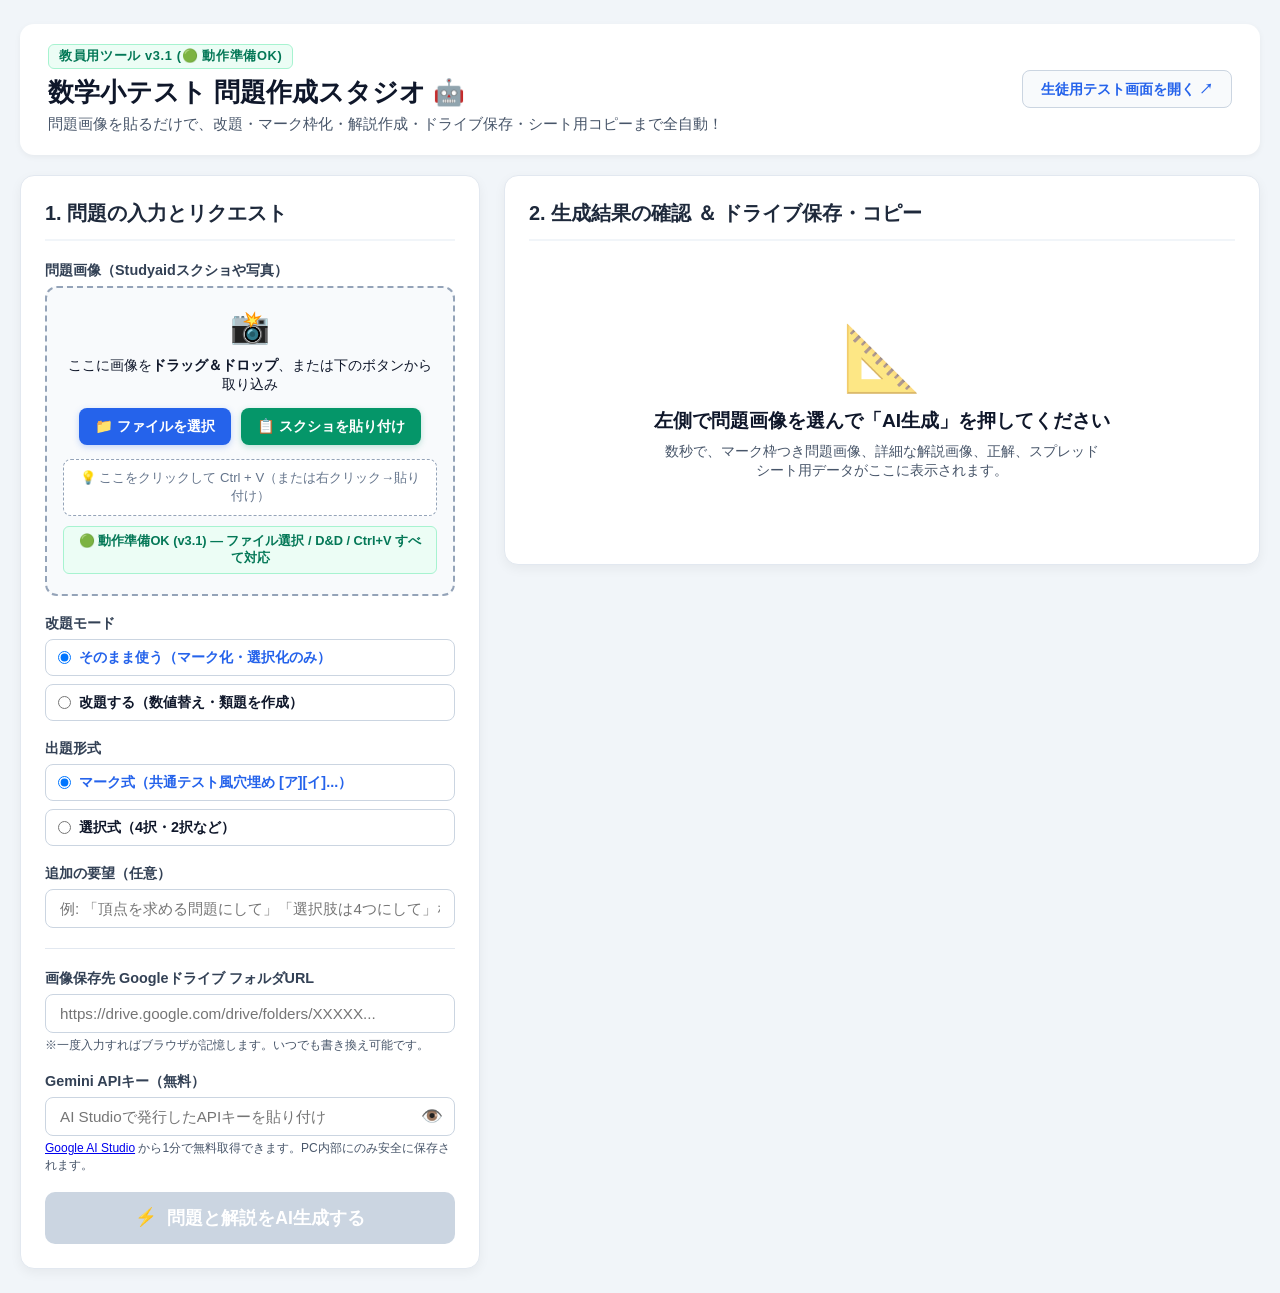
==== creator.html @ 0344a237 "fix: v3.1 remove blocking CDN tags and match gas_index structure for GAS HtmlService" ====
<!DOCTYPE html>
<html lang="ja">
<head>
  <meta charset="UTF-8">
  <meta name="viewport" content="width=device-width, initial-scale=1.0">
  <title>数学小テスト 問題作成スタジオ (先生専用)</title>
  <link rel="stylesheet" href="creator.css">
</head>
<body>
  <div class="creator-container">
    <header class="creator-header">
      <div class="header-left">
        <span class="badge" id="versionBadge">教員用ツール v3.1 (⏳ 起動中...)</span>
        <h1>数学小テスト 問題作成スタジオ 🤖</h1>
        <p class="subtitle">問題画像を貼るだけで、改題・マーク枠化・解説作成・ドライブ保存・シート用コピーまで全自動！</p>
      </div>
      <div class="header-right">
        <a href="index.html" id="studentAppLink" class="sub-link-btn" target="_blank" rel="noopener">生徒用テスト画面を開く ↗</a>
      </div>
    </header>

    <div class="creator-grid">
      <!-- 左カラム: 入力・設定パネル -->
      <section class="card input-panel">
        <h2 class="card-title">1. 問題の入力とリクエスト</h2>

        <!-- 画像ドロップ・ペーストエリア -->
        <div class="form-group">
          <label class="form-label">問題画像（Studyaidスクショや写真）</label>
          <div class="drop-zone" id="dropZone">
            <div class="drop-zone-content" id="dropZoneContent">
              <span class="drop-icon">📸</span>
              <p class="drop-text">ここに画像を<strong>ドラッグ＆ドロップ</strong>、または下のボタンから取り込み</p>
              <div class="upload-btn-group">
                <div class="upload-action-btn file-select-btn" id="fileSelectBtn">
                  <span>📁 ファイルを選択</span>
                  <input type="file" id="fileInput" accept="image/*" class="file-input-overlay" aria-label="画像ファイルを選択">
                </div>
                <button type="button" class="upload-action-btn clip-paste-btn" id="clipPasteBtn">
                  📋 スクショを貼り付け
                </button>
              </div>
              <div id="pasteCatcherBox"
                   class="paste-catcher-box"
                   contenteditable="true"
                   role="textbox"
                   aria-label="画像貼り付け欄"
                   data-placeholder="💡 ここをクリックして Ctrl + V（または右クリック→貼り付け）"></div>
              <p class="paste-status-msg warn" id="pasteStatusMsg">⏳ 機能準備中...（このままお待ちください）</p>
            </div>
            <div class="image-preview-wrapper hidden" id="sourceImagePreviewWrapper">
              <img id="sourceImagePreview" src="" alt="元画像プレビュー">
              <button type="button" class="clear-img-btn" id="clearImgBtn">× 削除</button>
            </div>
          </div>
        </div>

        <!-- 改題リクエスト設定 -->
        <div class="form-group">
          <label class="form-label">改題モード</label>
          <div class="radio-group">
            <label class="radio-label">
              <input type="radio" name="remakeMode" value="exact" checked>
              <span>そのまま使う（マーク化・選択化のみ）</span>
            </label>
            <label class="radio-label">
              <input type="radio" name="remakeMode" value="remake">
              <span>改題する（数値替え・類題を作成）</span>
            </label>
          </div>
        </div>

        <!-- 出題形式 -->
        <div class="form-group">
          <label class="form-label">出題形式</label>
          <div class="radio-group">
            <label class="radio-label">
              <input type="radio" name="questionType" value="マーク" checked>
              <span>マーク式（共通テスト風穴埋め [ア][イ]...）</span>
            </label>
            <label class="radio-label">
              <input type="radio" name="questionType" value="選択">
              <span>選択式（4択・2択など）</span>
            </label>
          </div>
        </div>

        <!-- 追加リクエスト（任意） -->
        <div class="form-group">
          <label class="form-label">追加の要望（任意）</label>
          <input type="text" id="customPromptInput" class="text-input" placeholder="例: 「頂点を求める問題にして」「選択肢は4つにして」など">
        </div>

        <hr class="divider">

        <!-- Google ドライブ保存先設定（自動記憶） -->
        <div class="form-group">
          <div class="label-with-badge">
            <label class="form-label" for="driveFolderUrlInput">画像保存先 Googleドライブ フォルダURL</label>
            <span class="saved-badge" id="folderSavedNotice" style="display:none;">自動記憶済 ✓</span>
          </div>
          <input type="text" id="driveFolderUrlInput" class="text-input"
                 placeholder="https://drive.google.com/drive/folders/XXXXX...">
          <p class="field-hint">※一度入力すればブラウザが記憶します。いつでも書き換え可能です。</p>
        </div>

        <!-- Gemini APIキー設定（自動記憶） -->
        <div class="form-group">
          <div class="label-with-badge">
            <label class="form-label" for="apiKeyInput">Gemini APIキー（無料）</label>
            <span class="saved-badge" id="apiSavedNotice" style="display:none;">自動記憶済 ✓</span>
          </div>
          <div class="password-wrapper">
            <input type="password" id="apiKeyInput" class="text-input"
                   placeholder="AI Studioで発行したAPIキーを貼り付け">
            <button type="button" id="toggleApiVisibilityBtn" class="toggle-vis-btn">👁️</button>
          </div>
          <p class="field-hint">
            <a href="https://aistudio.google.com/app/apikey" target="_blank" rel="noopener">Google AI Studio</a> から1分で無料取得できます。PC内部にのみ安全に保存されます。
          </p>
        </div>

        <!-- 生成ボタン -->
        <button type="button" class="generate-btn" id="generateBtn" disabled>
          <span class="btn-icon">⚡️</span>
          <span>問題と解説をAI生成する</span>
        </button>
      </section>

      <!-- 右カラム: プレビュー＆確定コピーパネル -->
      <section class="card output-panel">
        <h2 class="card-title">2. 生成結果の確認 ＆ ドライブ保存・コピー</h2>

        <!-- 未生成時の案内表示 -->
        <div class="placeholder-box" id="placeholderBox">
          <span class="placeholder-icon">📐</span>
          <h3>左側で問題画像を選んで「AI生成」を押してください</h3>
          <p>数秒で、マーク枠つき問題画像、詳細な解説画像、正解、スプレッドシート用データがここに表示されます。</p>
        </div>

        <!-- 生成中のスピナー -->
        <div class="loading-box hidden" id="loadingBox">
          <div class="spinner"></div>
          <p class="loading-status" id="loadingStatusText">AIが画像を解析・改題中...</p>
        </div>

        <!-- 生成結果のプレビューエリア -->
        <div class="result-area hidden" id="resultArea">
          <!-- タイトル編集 -->
          <div class="form-group">
            <label class="form-label">問題タイトル案（修正可能）</label>
            <input type="text" id="resultTitleInput" class="text-input font-bold">
          </div>

          <!-- 生成された問題カード（画像化対象） -->
          <div class="form-group">
            <div class="label-row">
              <label class="form-label">生成された問題プレビュー</label>
              <span class="preview-badge">画像として保存されます</span>
            </div>
            <div class="math-card" id="problemCard">
              <div class="math-card-badge" id="problemCardBadge">問題</div>
              <div class="math-card-content" id="problemCardContent">
                <!-- KaTeXで数式レンダリング -->
              </div>
            </div>
          </div>

          <!-- 枠・選択肢・正解の確認 -->
          <div class="form-row-2">
            <div class="form-group">
              <label class="form-label" id="choicesLabel">選択肢 / 枠ラベル</label>
              <input type="text" id="choicesInput" class="text-input" placeholder="例: ア, イ または A, B, C, D">
              <p class="field-hint">※カンマ区切りで入力</p>
            </div>
            <div class="form-group">
              <label class="form-label">正解</label>
              <input type="text" id="correctAnswerInput" class="text-input font-bold" placeholder="例: 1, 2">
            </div>
          </div>

          <!-- 生成された解説カード（画像化対象） -->
          <div class="form-group">
            <div class="label-row">
              <label class="form-label">生成された解説プレビュー</label>
              <span class="preview-badge secondary">復習・配布用</span>
            </div>
            <div class="math-card explanation-card" id="explanationCard">
              <div class="math-card-badge explanation-badge">解説・解答のポイント</div>
              <div class="math-card-content" id="explanationCardContent">
                <!-- KaTeXで解説レンダリング -->
              </div>
            </div>
          </div>

          <div class="action-footer">
            <button type="button" class="export-btn" id="exportBtn">
              <span class="btn-icon">📋</span>
              <span id="exportBtnText">Googleドライブに保存して、C列貼り付けデータをコピー！</span>
            </button>
            <div class="export-warning-message hidden" id="exportWarningMessage"></div>
            <div class="copy-success-message hidden" id="copySuccessMessage">
              🎉 <strong>コピー完了！</strong> スプレッドシートの <strong>C列（例: C3セル）</strong> を選択して <strong>Ctrl + V</strong> を押してください！
            </div>
            <div class="manual-copy-box hidden" id="manualCopyBox">
              <p class="manual-copy-hint">※自動コピーがブロックされた場合は、下の「データをコピー」ボタンを押すか全選択してコピーしてください：</p>
              <div class="manual-copy-row">
                <textarea id="manualCopyTextarea" class="manual-copy-textarea" rows="2" readonly></textarea>
                <button type="button" id="manualCopyBtn" class="manual-copy-btn">📋 データをコピー</button>
              </div>
            </div>
          </div>
        </div>
      </section>
    </div>
  </div>

  <script src="creator.js"></script>
</body>
</html>
---- creator.css ----
/* ========================================================
   問題作成スタジオ スタイルシート (creator.css)
   ======================================================== */

:root {
  --primary-color: #2563eb;
  --primary-dark: #1d4ed8;
  --success-color: #059669;
  --success-dark: #047857;
  --accent-color: #7c3aed;
  --bg-color: #f1f5f9;
  --card-bg: #ffffff;
  --text-main: #0f172a;
  --text-sub: #475569;
  --border-color: #cbd5e1;
  --font-family: -apple-system, BlinkMacSystemFont, "Segoe UI", Roboto, "Helvetica Neue", Arial, sans-serif;
  --math-font: "Cambria Math", "Times New Roman", Times, "Yu Mincho", serif;
}

* {
  box-sizing: border-box;
  margin: 0;
  padding: 0;
}

body {
  font-family: var(--font-family);
  background-color: var(--bg-color);
  color: var(--text-main);
  padding: 24px 20px;
  min-height: 100vh;
}

.creator-container {
  max-width: 1400px;
  margin: 0 auto;
  display: flex;
  flex-direction: column;
  gap: 20px;
}

/* ヘッダー */
.creator-header {
  background: white;
  padding: 20px 28px;
  border-radius: 14px;
  box-shadow: 0 2px 6px rgba(0, 0, 0, 0.05);
  display: flex;
  justify-content: space-between;
  align-items: center;
  flex-wrap: wrap;
  gap: 16px;
}

.badge {
  display: inline-block;
  background-color: #eff6ff;
  color: var(--primary-color);
  font-size: 0.8rem;
  font-weight: 800;
  padding: 3px 10px;
  border-radius: 6px;
  margin-bottom: 6px;
  letter-spacing: 0.05em;
}

.badge.badge-ready {
  background-color: #ecfdf5;
  color: #047857;
  border: 1px solid #a7f3d0;
}

.badge.badge-error {
  background-color: #fef2f2;
  color: #b91c1c;
  border: 1px solid #fecaca;
}

.creator-header h1 {
  font-size: 1.6rem;
  font-weight: 900;
  color: #0f172a;
  margin-bottom: 4px;
}

.subtitle {
  font-size: 0.95rem;
  color: var(--text-sub);
}

.sub-link-btn {
  background-color: #f8fafc;
  color: var(--primary-color);
  border: 1px solid var(--border-color);
  padding: 10px 18px;
  border-radius: 8px;
  font-size: 0.9rem;
  font-weight: 700;
  text-decoration: none;
  transition: all 0.2s ease;
}

.sub-link-btn:hover {
  background-color: #eff6ff;
  border-color: var(--primary-color);
}

/* 2カラムレイアウト */
.creator-grid {
  display: grid;
  grid-template-columns: 460px 1fr;
  gap: 24px;
  align-items: start;
}

.card {
  background: var(--card-bg);
  border-radius: 14px;
  box-shadow: 0 4px 12px rgba(0, 0, 0, 0.05);
  padding: 24px;
  border: 1px solid #e2e8f0;
}

.card-title {
  font-size: 1.25rem;
  font-weight: 800;
  color: #1e293b;
  margin-bottom: 20px;
  padding-bottom: 12px;
  border-bottom: 2px solid #f1f5f9;
}

/* フォーム部品 */
.form-group {
  margin-bottom: 18px;
}

.form-label {
  display: block;
  font-size: 0.9rem;
  font-weight: 700;
  color: #334155;
  margin-bottom: 6px;
}

.label-with-badge {
  display: flex;
  justify-content: space-between;
  align-items: center;
  margin-bottom: 6px;
}

.label-with-badge .form-label {
  margin-bottom: 0;
}

.saved-badge {
  font-size: 0.75rem;
  font-weight: 700;
  color: var(--success-color);
  background-color: #ecfdf5;
  padding: 2px 8px;
  border-radius: 4px;
}

.field-hint {
  font-size: 0.75rem;
  color: var(--text-sub);
  margin-top: 4px;
}

.text-input {
  width: 100%;
  padding: 10px 14px;
  border: 1.5px solid var(--border-color);
  border-radius: 8px;
  font-size: 0.95rem;
  color: var(--text-main);
  outline: none;
  transition: all 0.2s ease;
}

.text-input:focus {
  border-color: var(--primary-color);
  box-shadow: 0 0 0 3px rgba(37, 99, 235, 0.15);
}

.text-input.font-bold {
  font-weight: 700;
  font-size: 1.05rem;
}

.password-wrapper {
  position: relative;
  display: flex;
}

.password-wrapper .text-input {
  padding-right: 42px;
}

.toggle-vis-btn {
  position: absolute;
  right: 8px;
  top: 50%;
  transform: translateY(-50%);
  background: none;
  border: none;
  cursor: pointer;
  font-size: 1.1rem;
  padding: 4px;
}

/* ドロップゾーン */
.drop-zone {
  border: 2px dashed #94a3b8;
  border-radius: 12px;
  padding: 20px 16px;
  text-align: center;
  background-color: #f8fafc;
  position: relative;
  transition: all 0.2s ease;
}

.drop-zone:hover, .drop-zone.drag-over {
  border-color: var(--primary-color);
  background-color: #eff6ff;
}

.file-input-overlay {
  position: absolute;
  top: 0;
  right: 0;
  bottom: 0;
  left: 0;
  width: 100%;
  height: 100%;
  opacity: 0;
  cursor: pointer;
  z-index: 2;
  font-size: 0;
}

.file-input-overlay::file-selector-button {
  cursor: pointer;
}

.file-select-btn {
  position: relative;
  overflow: hidden;
  background-color: var(--primary-color);
  color: white;
  box-shadow: 0 2px 6px rgba(37, 99, 235, 0.25);
}

.drop-zone-content {
  display: flex;
  flex-direction: column;
  align-items: center;
  gap: 10px;
}

.drop-icon {
  font-size: 2rem;
  display: block;
}

.drop-text {
  font-size: 0.9rem;
  color: var(--text-main);
}

.upload-btn-group {
  display: flex;
  gap: 10px;
  justify-content: center;
  flex-wrap: wrap;
  width: 100%;
  margin: 4px 0;
}

.upload-action-btn {
  display: inline-flex;
  align-items: center;
  justify-content: center;
  gap: 6px;
  padding: 9px 16px;
  border-radius: 8px;
  font-size: 0.9rem;
  font-weight: 700;
  cursor: pointer;
  transition: all 0.15s ease;
  border: none;
  user-select: none;
}

.file-select-btn:hover {
  background-color: var(--primary-dark);
  transform: translateY(-1px);
}

.clip-paste-btn {
  background-color: #059669;
  color: white;
  box-shadow: 0 2px 6px rgba(5, 150, 105, 0.25);
}

.clip-paste-btn:hover {
  background-color: #047857;
  transform: translateY(-1px);
}

.paste-catcher-box {
  width: 100%;
  max-width: 100%;
  min-height: 40px;
  padding: 9px 12px;
  font-size: 0.82rem;
  line-height: 1.4;
  text-align: center;
  color: #334155;
  background-color: #ffffff;
  border: 1.5px dashed #94a3b8;
  border-radius: 8px;
  cursor: text;
  outline: none;
  transition: all 0.2s ease;
  word-break: break-all;
  overflow: hidden;
}

.paste-catcher-box img {
  max-width: 100%;
  max-height: 160px;
  height: auto;
  display: block;
  margin: 0 auto;
}

.paste-catcher-box:empty::before {
  content: attr(data-placeholder);
  color: #64748b;
  pointer-events: none;
}

.paste-catcher-box:focus,
.paste-catcher-box.paste-ready {
  border-style: solid;
  border-color: var(--primary-color);
  background-color: #eff6ff;
  box-shadow: 0 0 0 3px rgba(37, 99, 235, 0.2);
  font-weight: 700;
}

.paste-catcher-box:focus:empty::before,
.paste-catcher-box.paste-ready:empty::before {
  color: #1d4ed8;
}

.paste-status-msg {
  font-size: 0.8rem;
  font-weight: 700;
  color: #1d4ed8;
  background-color: #dbeafe;
  padding: 6px 10px;
  border-radius: 6px;
  width: 100%;
}

.paste-status-msg.warn {
  color: #92400e;
  background-color: #fef3c7;
}

.paste-status-msg.ready {
  color: #047857;
  background-color: #ecfdf5;
  border: 1px solid #a7f3d0;
}

.paste-status-msg.error {
  color: #b91c1c;
  background-color: #fef2f2;
  border: 1px solid #fecaca;
}

.image-preview-wrapper {
  position: relative;
  z-index: 5;
  max-height: 220px;
  display: flex;
  justify-content: center;
  align-items: center;
  overflow: hidden;
  border-radius: 8px;
}

.image-preview-wrapper img {
  max-width: 100%;
  max-height: 220px;
  object-fit: contain;
  border-radius: 6px;
}

.clear-img-btn {
  position: absolute;
  top: 6px;
  right: 6px;
  z-index: 10;
  background-color: rgba(15, 23, 42, 0.75);
  color: white;
  border: none;
  padding: 4px 10px;
  border-radius: 6px;
  font-size: 0.8rem;
  cursor: pointer;
}

.clear-img-btn:hover {
  background-color: #ef4444;
}

/* ラジオボタングループ */
.radio-group {
  display: flex;
  flex-direction: column;
  gap: 8px;
}

.radio-label {
  display: flex;
  align-items: center;
  gap: 8px;
  padding: 8px 12px;
  border: 1px solid var(--border-color);
  border-radius: 8px;
  font-size: 0.9rem;
  font-weight: 600;
  cursor: pointer;
  transition: all 0.15s ease;
}

.radio-label:hover {
  background-color: #f8fafc;
  border-color: var(--primary-color);
}

.radio-label input[type="radio"]:checked + span {
  color: var(--primary-color);
}

.divider {
  border: none;
  border-top: 1px solid #e2e8f0;
  margin: 20px 0;
}

/* 生成ボタン */
.generate-btn {
  width: 100%;
  background: linear-gradient(135deg, #2563eb 0%, #1d4ed8 100%);
  color: white;
  border: none;
  border-radius: 10px;
  padding: 14px 20px;
  font-size: 1.1rem;
  font-weight: 800;
  cursor: pointer;
  display: flex;
  justify-content: center;
  align-items: center;
  gap: 10px;
  box-shadow: 0 4px 12px rgba(37, 99, 235, 0.25);
  transition: all 0.2s ease;
  margin-top: 10px;
}

.generate-btn:hover:not(:disabled) {
  transform: translateY(-2px);
  box-shadow: 0 6px 16px rgba(37, 99, 235, 0.35);
}

.generate-btn:disabled {
  background: #cbd5e1;
  box-shadow: none;
  cursor: not-allowed;
}

/* 右カラム: プレビュー＆エクスポート */
.placeholder-box {
  text-align: center;
  padding: 60px 20px;
  color: var(--text-sub);
}

.placeholder-icon {
  font-size: 4rem;
  display: block;
  margin-bottom: 12px;
  opacity: 0.6;
}

.placeholder-box h3 {
  font-size: 1.2rem;
  color: var(--text-main);
  margin-bottom: 8px;
}

.placeholder-box p {
  font-size: 0.9rem;
  max-width: 440px;
  margin: 0 auto;
}

/* ローディング中 */
.loading-box {
  text-align: center;
  padding: 60px 20px;
}

.spinner {
  width: 50px;
  height: 50px;
  border: 5px solid #e2e8f0;
  border-top-color: var(--primary-color);
  border-radius: 50%;
  animation: spin 0.8s cubic-bezier(0.5, 0, 0.5, 1) infinite;
  margin: 0 auto 16px;
}

.loading-status {
  font-size: 1rem;
  font-weight: 600;
  color: var(--primary-dark);
}

@keyframes spin { to { transform: rotate(360deg); } }

/* 数式カード（画像化される領域） */
.label-row {
  display: flex;
  justify-content: space-between;
  align-items: center;
  margin-bottom: 6px;
}

.preview-badge {
  font-size: 0.75rem;
  font-weight: 700;
  color: #1e40af;
  background-color: #dbeafe;
  padding: 2px 8px;
  border-radius: 4px;
}

.preview-badge.secondary {
  color: #065f46;
  background-color: #d1fae5;
}

.math-card {
  background: #ffffff;
  border: 2px solid #334155;
  border-radius: 10px;
  padding: 24px;
  position: relative;
  font-family: var(--math-font);
  font-size: 1.15rem;
  line-height: 1.7;
  color: #0f172a;
  min-height: 120px;
  box-shadow: 0 2px 4px rgba(0, 0, 0, 0.05);
}

.math-card-badge {
  position: absolute;
  top: -12px;
  left: 16px;
  background-color: #334155;
  color: white;
  font-family: var(--font-family);
  font-size: 0.8rem;
  font-weight: 800;
  padding: 2px 10px;
  border-radius: 4px;
  letter-spacing: 0.05em;
}

.math-card.explanation-card {
  border-color: #059669;
  background-color: #fafdfb;
}

.math-card.explanation-card .math-card-badge {
  background-color: #059669;
}

/* 枠・選択肢・正解の行 */
.form-row-2 {
  display: grid;
  grid-template-columns: 1fr 1fr;
  gap: 16px;
}

/* 確定・コピーボタン */
.action-footer {
  margin-top: 24px;
  padding-top: 20px;
  border-top: 2px dashed #e2e8f0;
}

.export-btn {
  width: 100%;
  background: linear-gradient(135deg, #059669 0%, #047857 100%);
  color: white;
  border: none;
  border-radius: 12px;
  padding: 16px 24px;
  font-size: 1.15rem;
  font-weight: 800;
  cursor: pointer;
  display: flex;
  justify-content: center;
  align-items: center;
  gap: 12px;
  box-shadow: 0 4px 16px rgba(5, 150, 105, 0.3);
  transition: all 0.2s ease;
}

.export-btn:hover {
  transform: translateY(-2px);
  box-shadow: 0 6px 20px rgba(5, 150, 105, 0.4);
}

.copy-success-message {
  margin-top: 14px;
  background-color: #ecfdf5;
  border: 1.5px solid #a7f3d0;
  color: #065f46;
  padding: 14px 18px;
  border-radius: 10px;
  font-size: 0.95rem;
  text-align: center;
  animation: fadeIn 0.3s ease-out;
}

.export-warning-message {
  margin-top: 12px;
  background-color: #fffbeb;
  border: 1.5px solid #fcd34d;
  color: #92400e;
  padding: 12px 16px;
  border-radius: 10px;
  font-size: 0.9rem;
  text-align: left;
  line-height: 1.5;
}

.manual-copy-box {
  margin-top: 12px;
  background-color: #f8fafc;
  border: 1.5px solid #cbd5e1;
  border-radius: 10px;
  padding: 12px;
}

.manual-copy-hint {
  font-size: 0.8rem;
  font-weight: 700;
  color: #475569;
  margin-bottom: 8px;
}

.manual-copy-row {
  display: flex;
  gap: 8px;
  align-items: stretch;
}

.manual-copy-textarea {
  flex: 1;
  padding: 8px 10px;
  font-size: 0.8rem;
  font-family: monospace;
  border: 1px solid #cbd5e1;
  border-radius: 6px;
  resize: none;
  background: white;
}

.manual-copy-btn {
  background-color: var(--primary-color);
  color: white;
  border: none;
  border-radius: 6px;
  padding: 0 14px;
  font-size: 0.85rem;
  font-weight: 700;
  cursor: pointer;
  white-space: nowrap;
}

.manual-copy-btn:hover {
  background-color: var(--primary-dark);
}

@keyframes fadeIn {
  from { opacity: 0; transform: translateY(4px); }
  to { opacity: 1; transform: translateY(0); }
}

.hidden {
  display: none !important;
}

@media (max-width: 1000px) {
  .creator-grid {
    grid-template-columns: 1fr;
  }
}
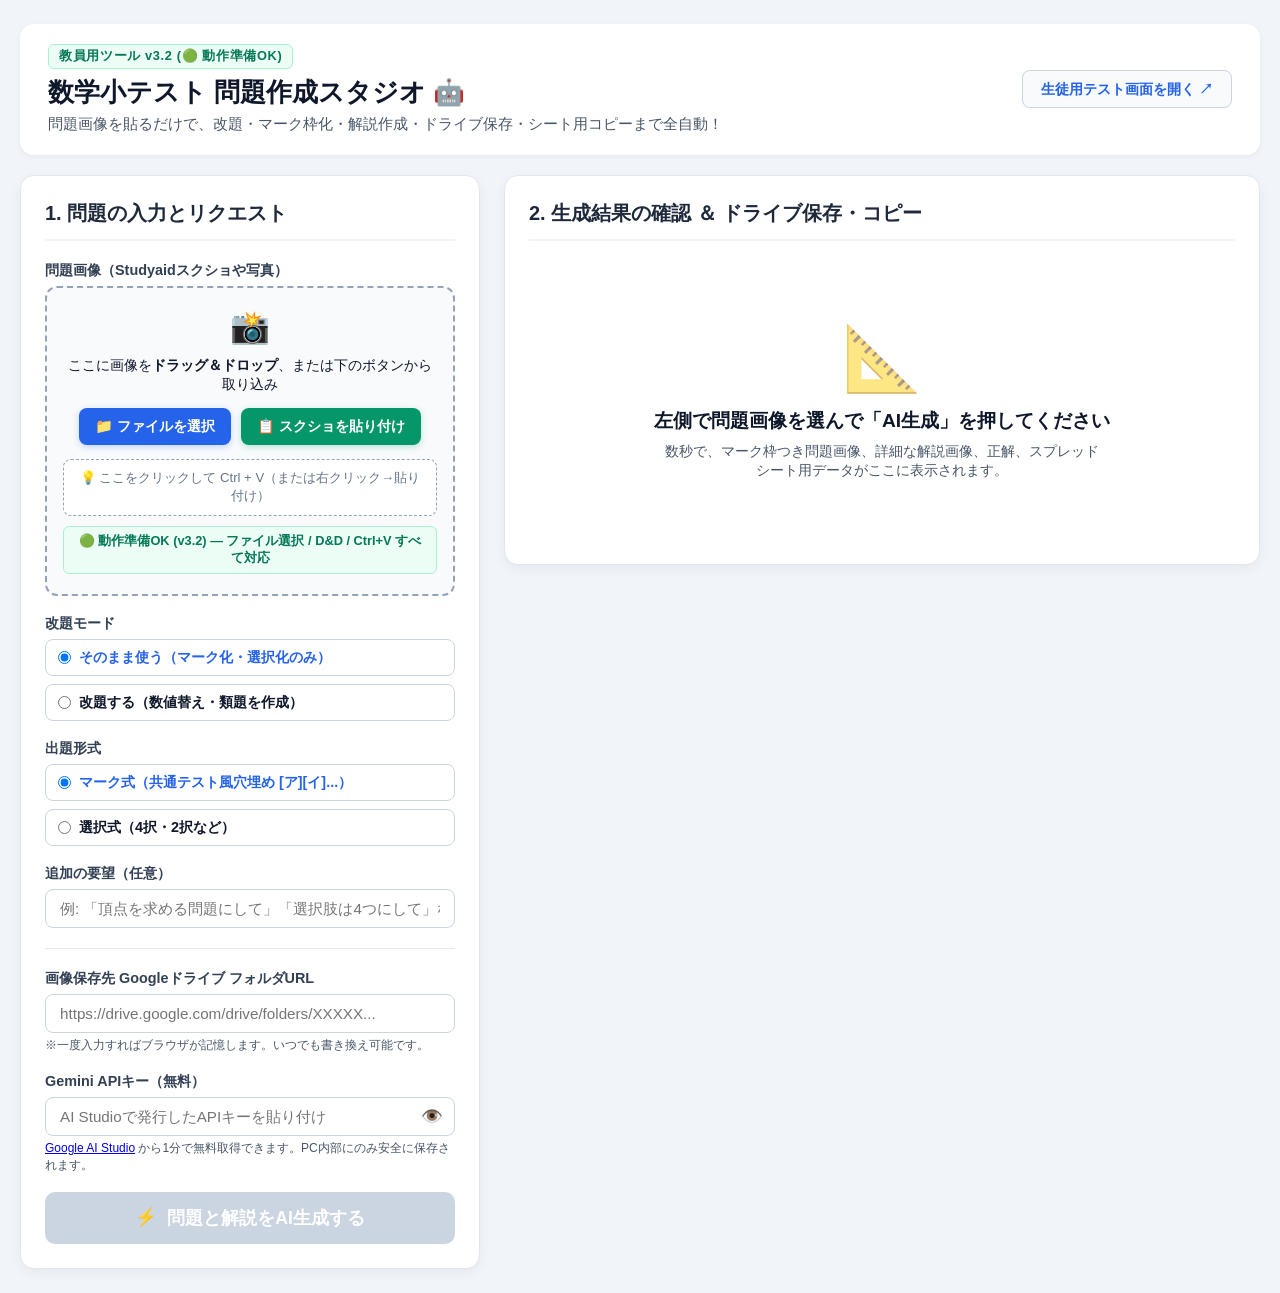
==== commit 5c5f4122: "fix: v3.2 remove all backtick template literals to fix GAS HtmlService Caja SyntaxError" ====
--- a/creator.html
+++ b/creator.html
@@ -10,7 +10,7 @@
   <div class="creator-container">
     <header class="creator-header">
       <div class="header-left">
-        <span class="badge" id="versionBadge">教員用ツール v3.1 (⏳ 起動中...)</span>
+        <span class="badge" id="versionBadge">教員用ツール v3.2 (⏳ 起動中...)</span>
         <h1>数学小テスト 問題作成スタジオ 🤖</h1>
         <p class="subtitle">問題画像を貼るだけで、改題・マーク枠化・解説作成・ドライブ保存・シート用コピーまで全自動！</p>
       </div>
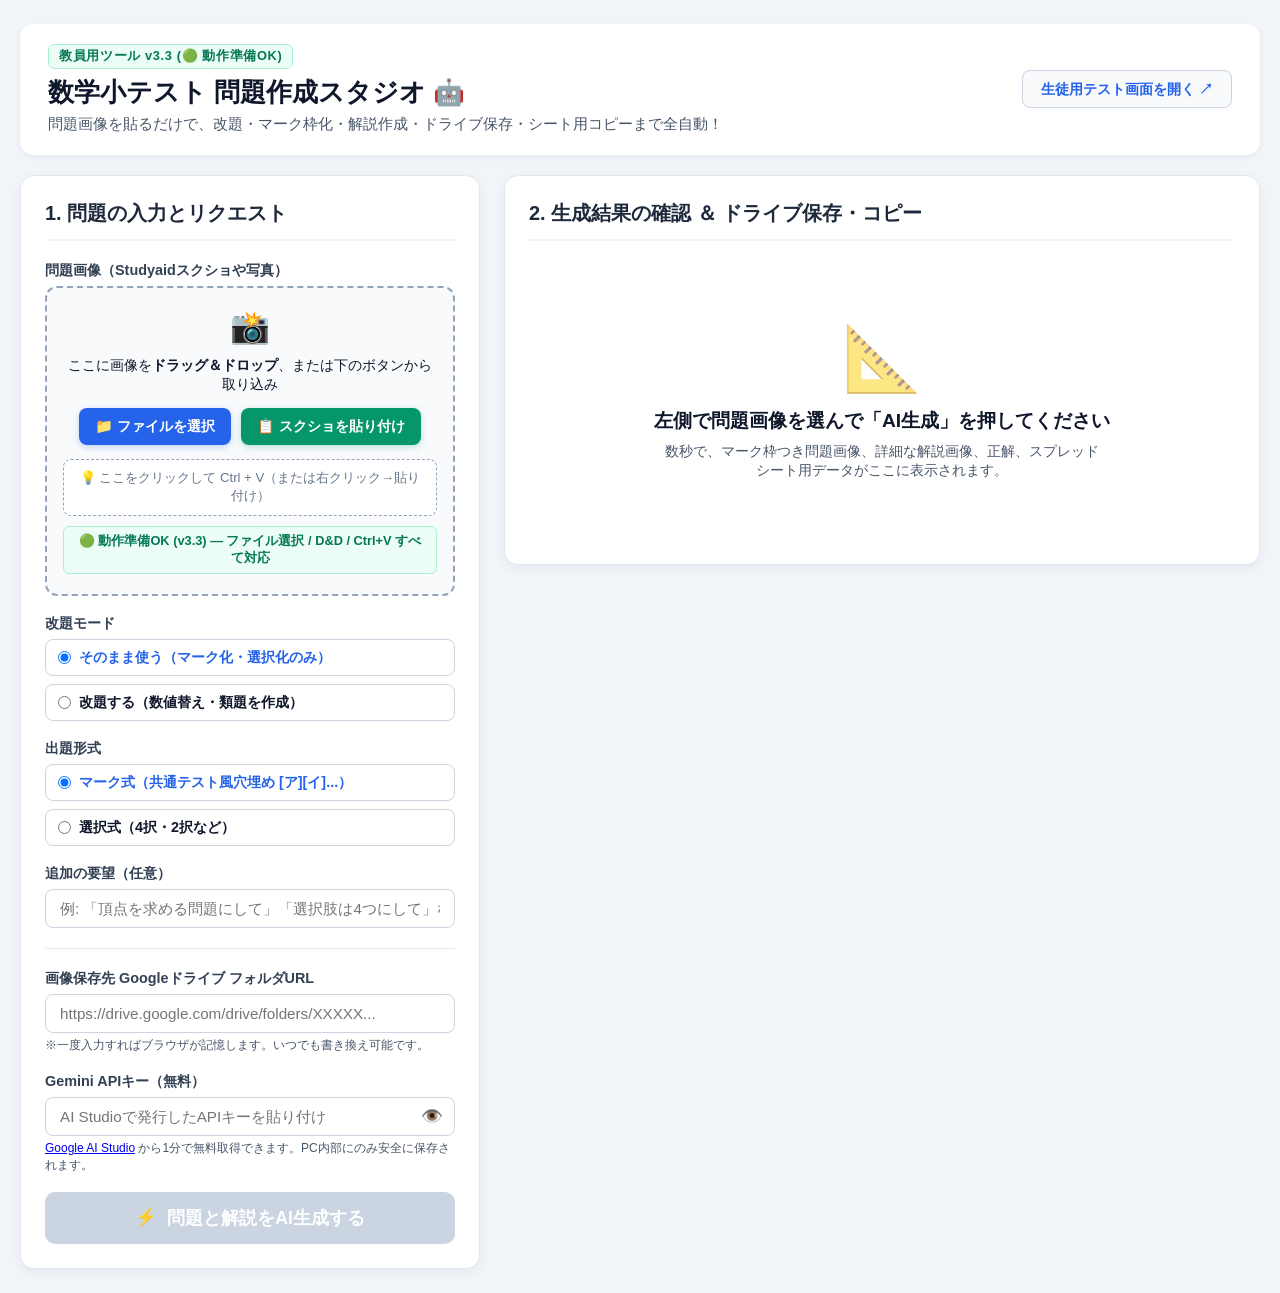
==== commit f33525b8: "feat: v3.3 add Gemini timeout, image optimization, cancel button, inline error box, and GAS server f" ====
--- a/creator.html
+++ b/creator.html
@@ -10,7 +10,7 @@
   <div class="creator-container">
     <header class="creator-header">
       <div class="header-left">
-        <span class="badge" id="versionBadge">教員用ツール v3.2 (⏳ 起動中...)</span>
+        <span class="badge" id="versionBadge">教員用ツール v3.3 (⏳ 起動中...)</span>
         <h1>数学小テスト 問題作成スタジオ 🤖</h1>
         <p class="subtitle">問題画像を貼るだけで、改題・マーク枠化・解説作成・ドライブ保存・シート用コピーまで全自動！</p>
       </div>
@@ -142,7 +142,12 @@
         <div class="loading-box hidden" id="loadingBox">
           <div class="spinner"></div>
           <p class="loading-status" id="loadingStatusText">AIが画像を解析・改題中...</p>
-        </div>
+          <p class="loading-elapsed" id="loadingElapsedText">経過時間: 0秒</p>
+          <button type="button" class="cancel-generate-btn" id="cancelGenerateBtn">✖ 生成を中止する</button>
+        </div>
+
+        <!-- 生成エラー詳細ボックス（alertがブロックされても必ず画面に表示） -->
+        <div class="generate-error-box hidden" id="generateErrorBox"></div>
 
         <!-- 生成結果のプレビューエリア -->
         <div class="result-area hidden" id="resultArea">
--- a/creator.css
+++ b/creator.css
@@ -534,6 +534,66 @@
   color: var(--primary-dark);
 }
 
+.loading-elapsed {
+  font-size: 0.85rem;
+  color: var(--text-sub);
+  margin-top: 8px;
+}
+
+.cancel-generate-btn {
+  margin-top: 16px;
+  background-color: #f1f5f9;
+  color: #475569;
+  border: 1px solid #cbd5e1;
+  border-radius: 8px;
+  padding: 8px 16px;
+  font-size: 0.85rem;
+  font-weight: 700;
+  cursor: pointer;
+  transition: all 0.15s ease;
+}
+
+.cancel-generate-btn:hover {
+  background-color: #fee2e2;
+  color: #b91c1c;
+  border-color: #fecaca;
+}
+
+.generate-error-box {
+  background-color: #fef2f2;
+  border: 1.5px solid #fecaca;
+  color: #991b1b;
+  border-radius: 10px;
+  padding: 16px 18px;
+  margin-bottom: 16px;
+  font-size: 0.9rem;
+  line-height: 1.6;
+}
+
+.generate-error-title {
+  font-weight: 800;
+  font-size: 1rem;
+  margin-bottom: 6px;
+  color: #b91c1c;
+}
+
+.generate-error-detail {
+  background-color: #ffffff;
+  border: 1px solid #fecaca;
+  border-radius: 6px;
+  padding: 8px 10px;
+  font-family: monospace;
+  font-size: 0.82rem;
+  color: #7f1d1d;
+  margin: 8px 0;
+  word-break: break-all;
+}
+
+.generate-error-hint {
+  font-size: 0.85rem;
+  color: #7f1d1d;
+}
+
 @keyframes spin { to { transform: rotate(360deg); } }
 
 /* 数式カード（画像化される領域） */
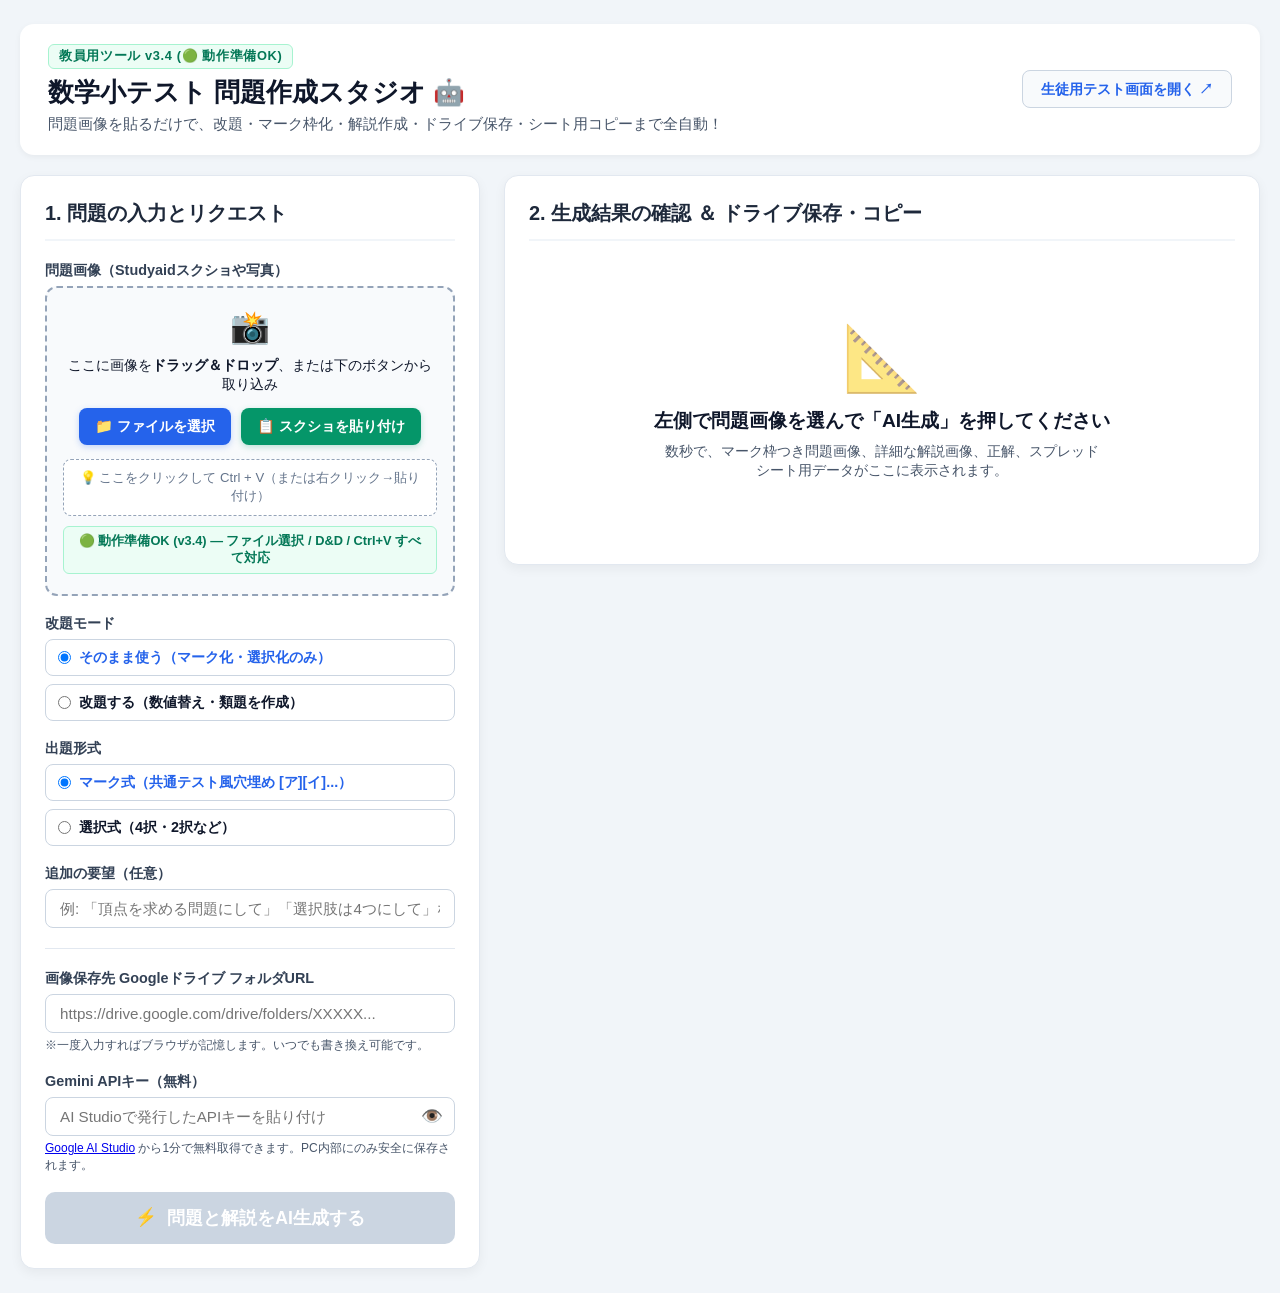
==== commit 6153973e: "fix: v3.4 disable all artificial timeouts to allow full Gemini generation time" ====
--- a/creator.html
+++ b/creator.html
@@ -10,7 +10,7 @@
   <div class="creator-container">
     <header class="creator-header">
       <div class="header-left">
-        <span class="badge" id="versionBadge">教員用ツール v3.3 (⏳ 起動中...)</span>
+        <span class="badge" id="versionBadge">教員用ツール v3.4 (⏳ 起動中...)</span>
         <h1>数学小テスト 問題作成スタジオ 🤖</h1>
         <p class="subtitle">問題画像を貼るだけで、改題・マーク枠化・解説作成・ドライブ保存・シート用コピーまで全自動！</p>
       </div>
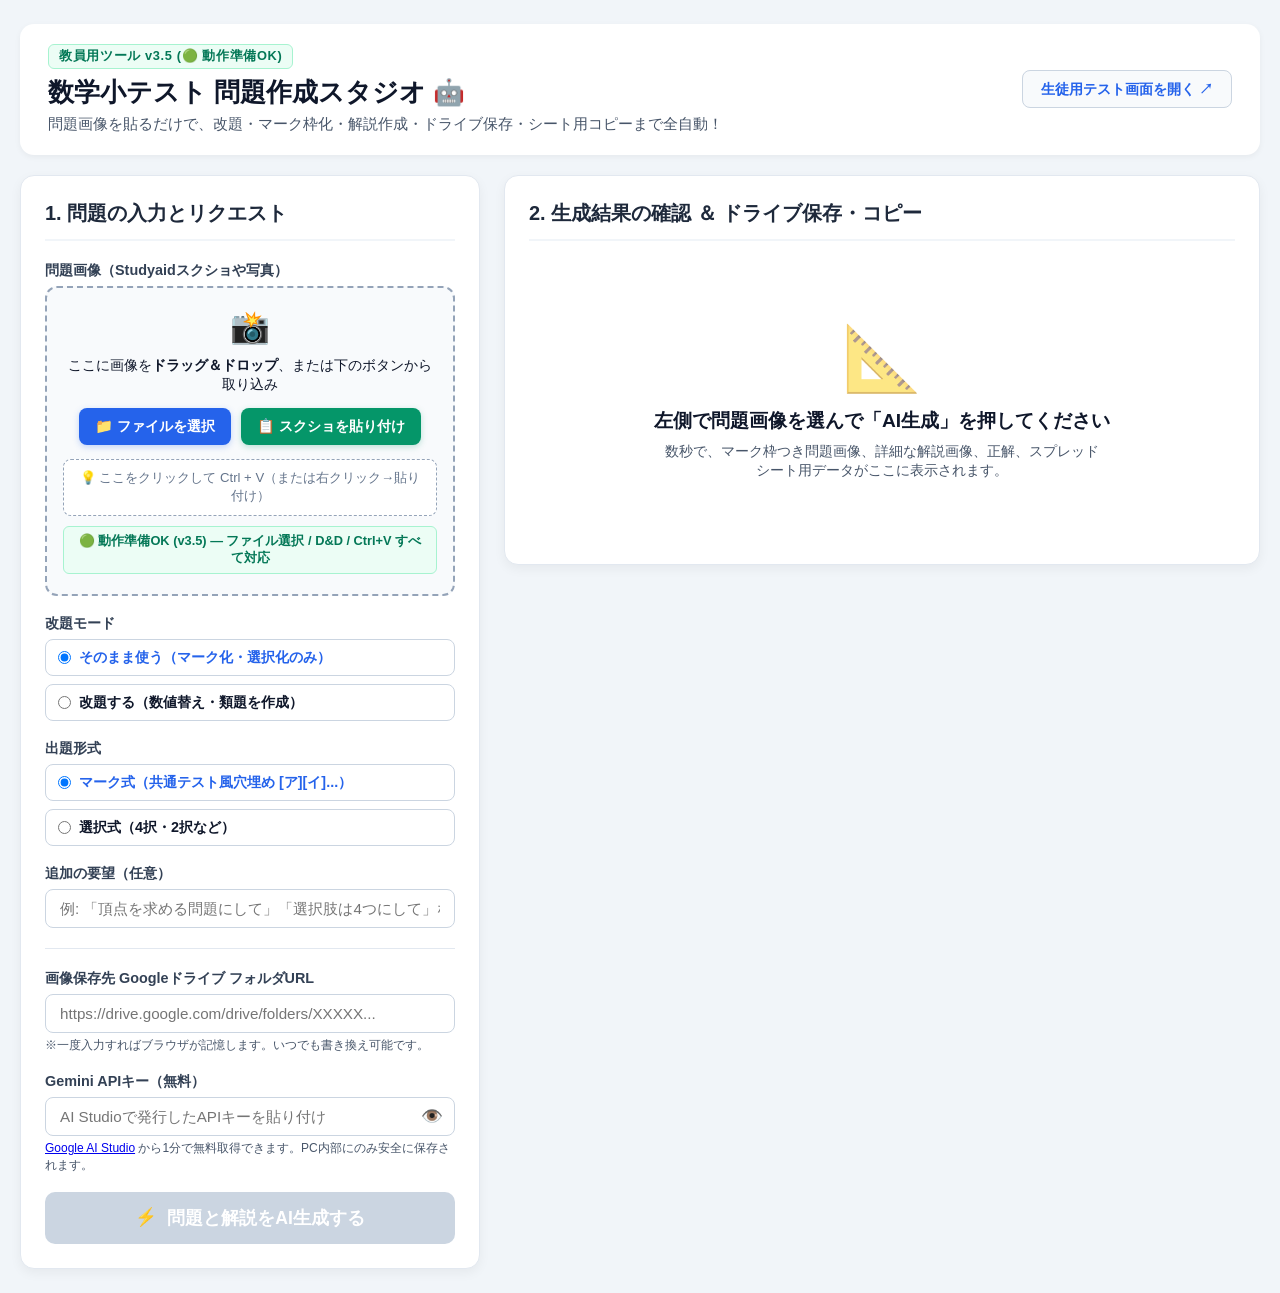
==== commit 84938fe2: "fix: v3.5 dynamically discover active Gemini models via ListModels to resolve 404 deprecation error" ====
--- a/creator.html
+++ b/creator.html
@@ -10,7 +10,7 @@
   <div class="creator-container">
     <header class="creator-header">
       <div class="header-left">
-        <span class="badge" id="versionBadge">教員用ツール v3.4 (⏳ 起動中...)</span>
+        <span class="badge" id="versionBadge">教員用ツール v3.5 (⏳ 起動中...)</span>
         <h1>数学小テスト 問題作成スタジオ 🤖</h1>
         <p class="subtitle">問題画像を貼るだけで、改題・マーク枠化・解説作成・ドライブ保存・シート用コピーまで全自動！</p>
       </div>
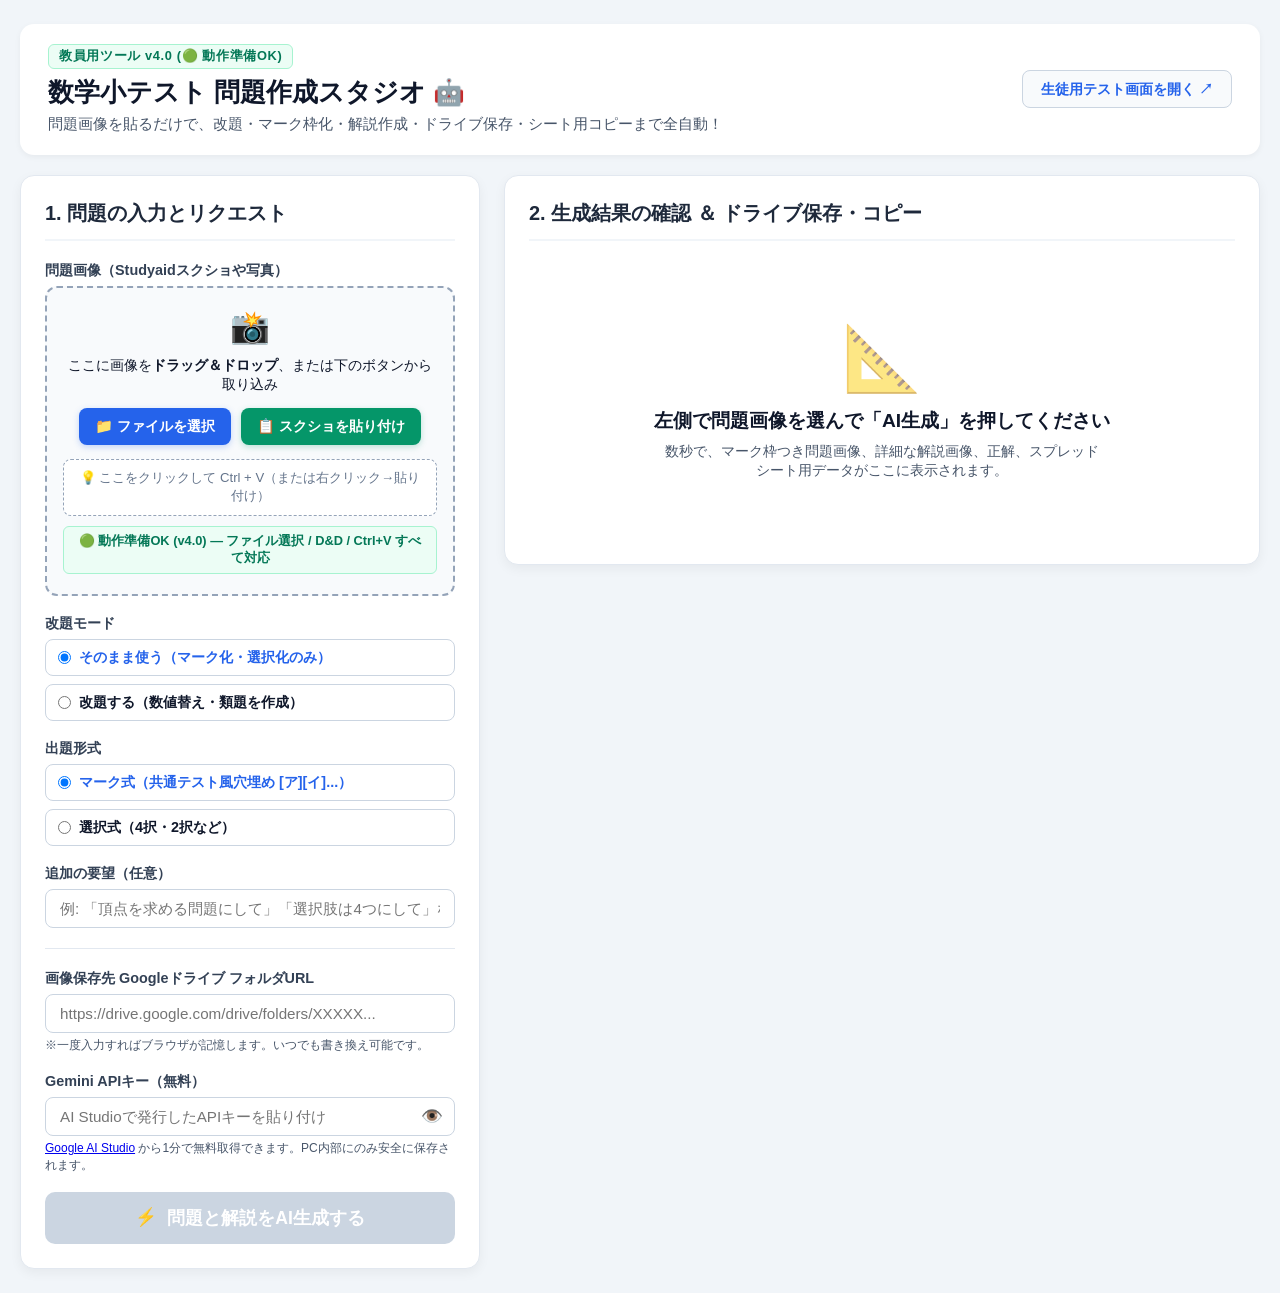
==== commit 992ff63f: "feat: 問題作成スタジオ v4.0（gemini-3.8最優先・横長レイアウト最適化・問題＆解説Wドライブ保存）" ====
--- a/creator.html
+++ b/creator.html
@@ -10,7 +10,7 @@
   <div class="creator-container">
     <header class="creator-header">
       <div class="header-left">
-        <span class="badge" id="versionBadge">教員用ツール v3.5 (⏳ 起動中...)</span>
+        <span class="badge" id="versionBadge">教員用ツール v4.0 (⏳ 起動中...)</span>
         <h1>数学小テスト 問題作成スタジオ 🤖</h1>
         <p class="subtitle">問題画像を貼るだけで、改題・マーク枠化・解説作成・ドライブ保存・シート用コピーまで全自動！</p>
       </div>
--- a/creator.css
+++ b/creator.css
@@ -622,14 +622,36 @@
   background: #ffffff;
   border: 2px solid #334155;
   border-radius: 10px;
-  padding: 24px;
+  padding: 24px 28px;
   position: relative;
   font-family: var(--math-font);
-  font-size: 1.15rem;
-  line-height: 1.7;
+  font-size: 1.18rem;
+  line-height: 1.85;
   color: #0f172a;
-  min-height: 120px;
+  min-height: 100px;
   box-shadow: 0 2px 4px rgba(0, 0, 0, 0.05);
+}
+
+.math-card-content {
+  text-align: left;
+  word-break: normal;
+  overflow-wrap: break-word;
+}
+
+.math-card-content .katex-display {
+  display: inline !important;
+  margin: 0 0.25em !important;
+  text-align: inherit !important;
+}
+
+.math-card-content .katex-display > .katex {
+  display: inline !important;
+  text-align: inherit !important;
+}
+
+.math-card-content .katex {
+  font-size: 1.05em;
+  white-space: nowrap;
 }
 
 .math-card-badge {
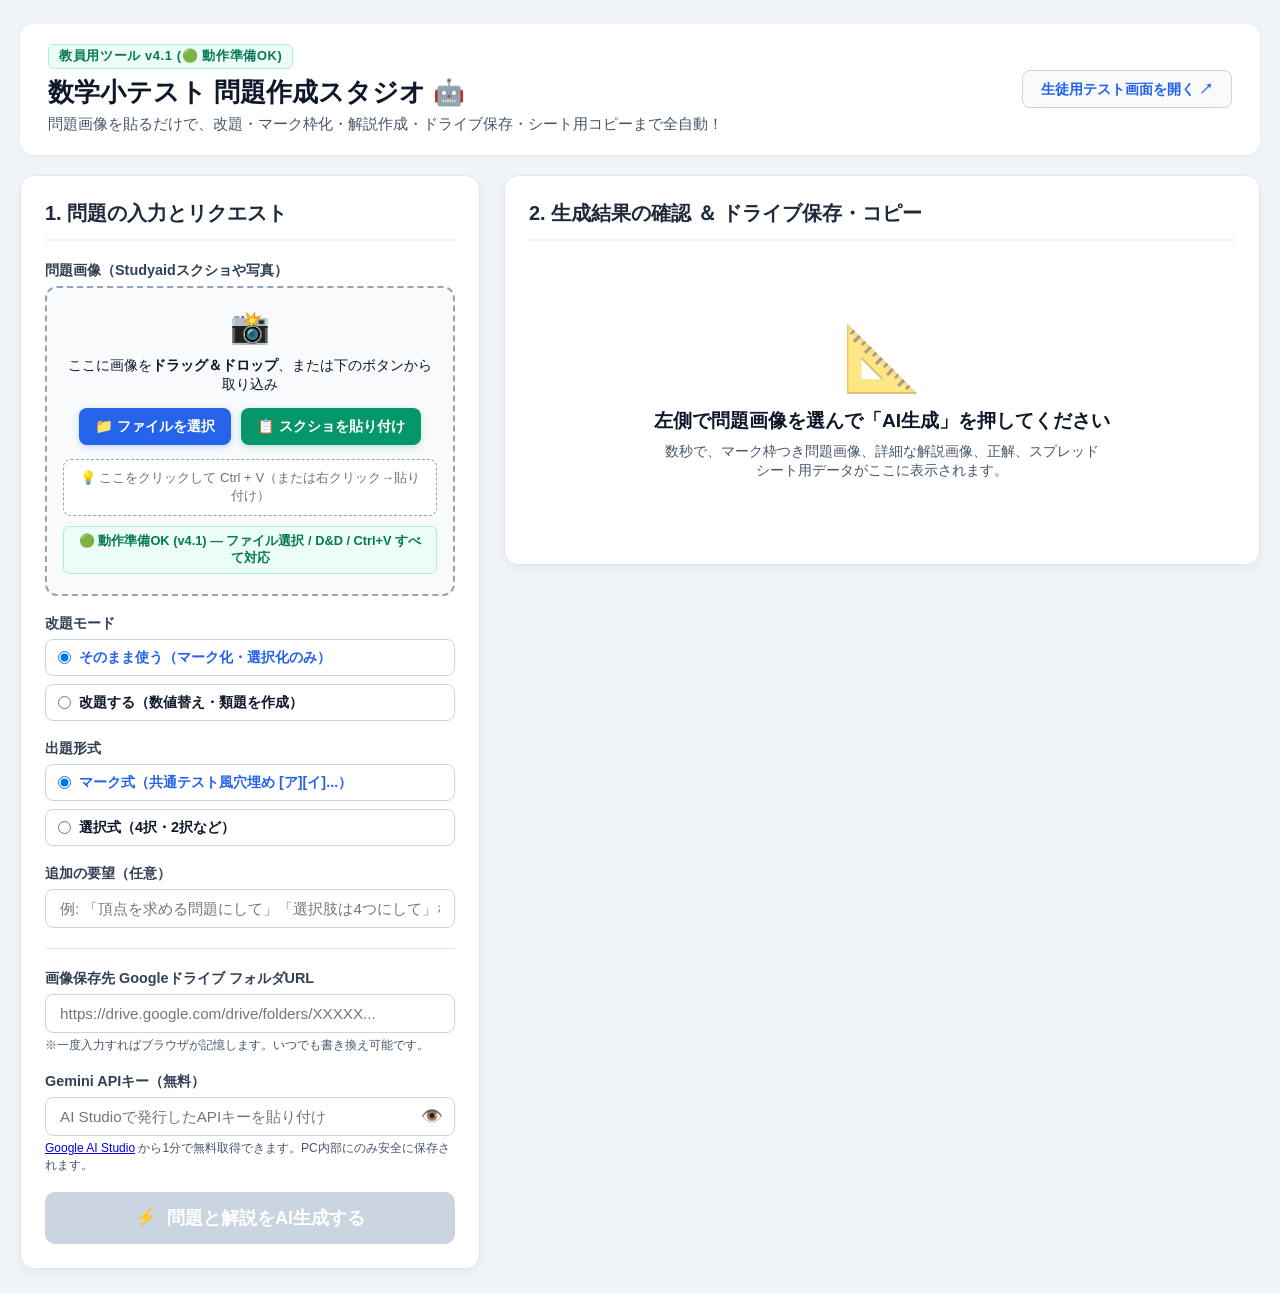
==== commit dabaeebd: "feat: マーク枠の1文字1枠厳格ルール化 ＆ 正解データの日付化完全防止（v4.1）" ====
--- a/creator.html
+++ b/creator.html
@@ -10,7 +10,7 @@
   <div class="creator-container">
     <header class="creator-header">
       <div class="header-left">
-        <span class="badge" id="versionBadge">教員用ツール v4.0 (⏳ 起動中...)</span>
+        <span class="badge" id="versionBadge">教員用ツール v4.1 (⏳ 起動中...)</span>
         <h1>数学小テスト 問題作成スタジオ 🤖</h1>
         <p class="subtitle">問題画像を貼るだけで、改題・マーク枠化・解説作成・ドライブ保存・シート用コピーまで全自動！</p>
       </div>
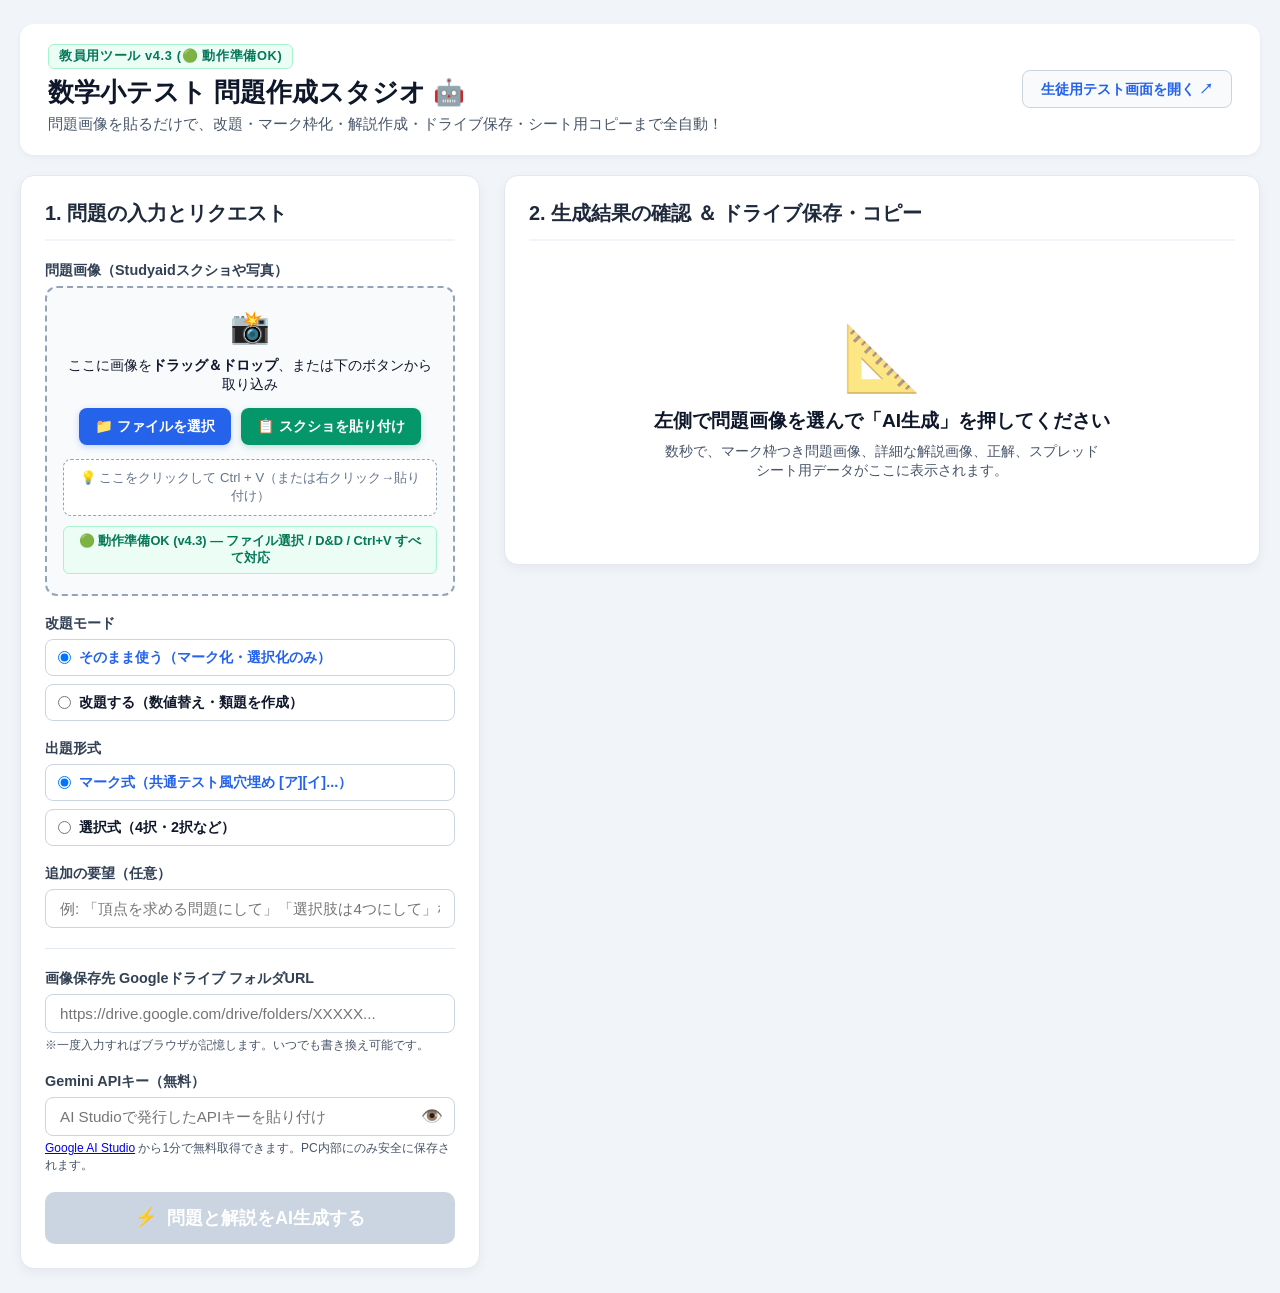
==== commit ada5c375: "fix: 未ラップLaTeX記法（\triangle, \frac, \fbox等）の自動数式化 ＆ プロンプト囲み指示徹底強化（v4.3）" ====
--- a/creator.html
+++ b/creator.html
@@ -10,7 +10,7 @@
   <div class="creator-container">
     <header class="creator-header">
       <div class="header-left">
-        <span class="badge" id="versionBadge">教員用ツール v4.1 (⏳ 起動中...)</span>
+        <span class="badge" id="versionBadge">教員用ツール v4.3 (⏳ 起動中...)</span>
         <h1>数学小テスト 問題作成スタジオ 🤖</h1>
         <p class="subtitle">問題画像を貼るだけで、改題・マーク枠化・解説作成・ドライブ保存・シート用コピーまで全自動！</p>
       </div>
